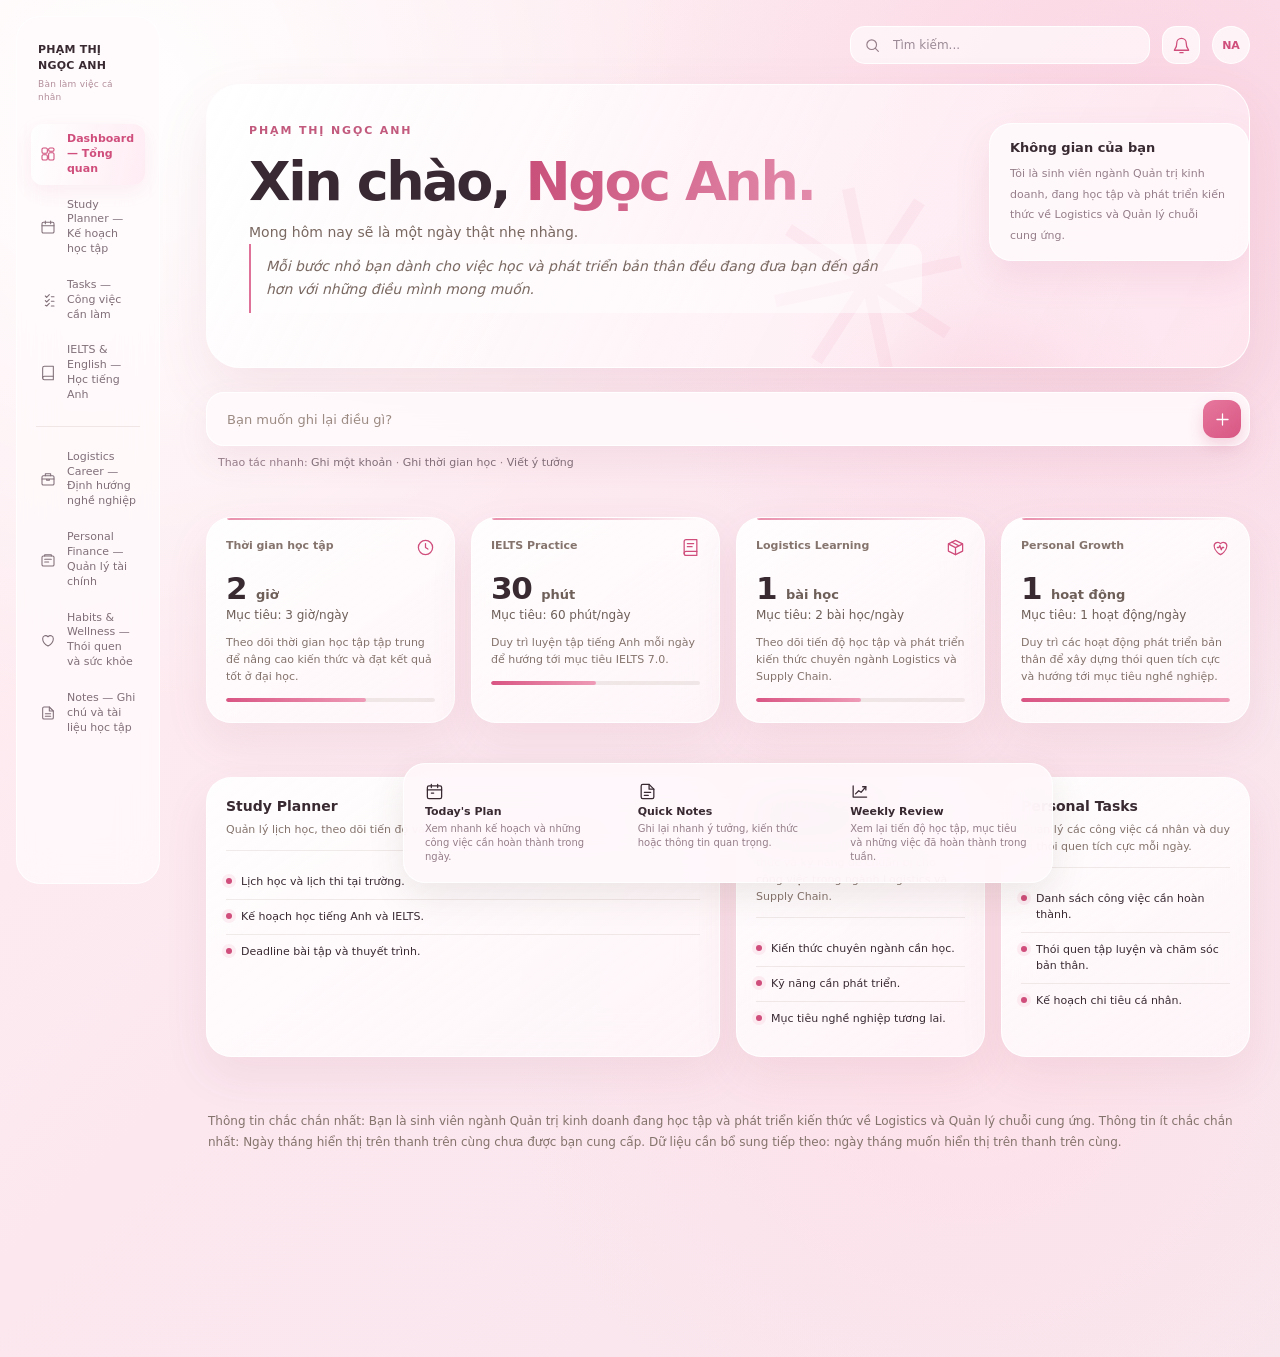
==== index.html @ d0b23c3d "Initial commit" ====
<!doctype html>
<html lang="vi">
<head>
<meta charset="utf-8">
<meta name="viewport" content="width=device-width, initial-scale=1">
<title>Không gian cá nhân · Phạm Thị Ngọc Anh</title>
<style>:root{--ink:#392a32;--muted:#957e89;--rose:#cf4e7b;--rose-soft:#e990ad;--glass:rgba(255,252,253,.78);--line:rgba(255,255,255,.94);--shadow:0 18px 45px rgba(152,75,105,.09);--radius:25px;--gap:16px}
*{box-sizing:border-box}
html{scroll-behavior:smooth;scroll-padding-top:32px}
body{margin:0;color:var(--ink);font-family:"Aptos","Segoe UI","Microsoft YaHei UI",system-ui,sans-serif;background:radial-gradient(ellipse at 10% 8%,rgba(255,255,255,.96),transparent 34%),radial-gradient(ellipse at 88% 12%,rgba(249,189,211,.48),transparent 33%),radial-gradient(ellipse at 76% 75%,rgba(255,222,232,.72),transparent 34%),linear-gradient(135deg,#fff1f3 0%,#fce7ef 48%,#f8e6ed 100%);position:relative;min-height:100vh}
button,input{font:inherit;color:inherit}button{cursor:pointer}
.app-shell{min-height:100vh;position:relative}
.side-nav{position:fixed;inset:16px auto 16px 16px;width:144px;padding:22px 14px;border:1px solid rgba(255,255,255,.82);border-radius:24px;background:rgba(255,250,252,.78);backdrop-filter:blur(18px);-webkit-backdrop-filter:blur(18px);z-index:5;overflow-y:auto}
.brand{font-size:11px;font-weight:750;padding:3px 7px 20px;letter-spacing:.02em;line-height:1.45}.brand small{display:block;margin-top:4px;color:#b28e9b;font-size:9px;font-weight:500}
main{max-width:1330px;margin-left:176px;padding:26px 30px 150px;min-width:0}
.topbar{display:flex;align-items:center;justify-content:space-between;color:var(--muted);font-size:12px;min-height:30px;margin-bottom:20px}.date-space{width:160px;min-height:1px}.top-tools{display:flex;align-items:center;gap:12px}.search-box{width:min(300px,38vw);height:38px;display:flex;align-items:center;gap:10px;padding:0 13px;border:1px solid var(--line);border-radius:15px;background:rgba(255,255,255,.62);color:var(--muted)}.search-box input{width:100%;border:0;outline:0;background:transparent;font-size:12px}.search-box input::placeholder{color:#9c8b96}.icon-button,.avatar{width:38px;height:38px;display:grid;place-items:center;border:1px solid var(--line);border-radius:14px;background:rgba(255,255,255,.68);color:var(--rose)}.avatar{border-radius:50%;font-size:11px;font-weight:700}
svg{width:19px;height:19px;fill:none;stroke:currentColor;stroke-width:1.6;stroke-linecap:round;stroke-linejoin:round}
.greeting{position:relative;isolation:isolate;overflow:hidden;padding:37px 42px 34px;min-height:284px;margin:0 0 24px;border:1px solid rgba(255,255,255,.96);border-radius:34px;background:linear-gradient(118deg,rgba(255,255,255,.91),rgba(255,247,250,.77) 55%,rgba(255,231,240,.8));box-shadow:0 22px 55px rgba(167,85,117,.105)}.greeting:before{content:"";position:absolute;z-index:-1;width:390px;height:390px;right:7%;bottom:-255px;border-radius:50%;background:radial-gradient(circle,rgba(231,133,166,.22),rgba(250,207,222,.16) 45%,transparent 72%)}.greeting:after{content:"✳";position:absolute;z-index:-1;right:26%;bottom:-49px;color:rgba(221,109,151,.075);font-size:260px;line-height:1;transform:rotate(-12deg);pointer-events:none}
.hero-kicker{display:block;margin:2px 0 16px;color:#c25a7e;font-size:11px;font-weight:800;letter-spacing:.17em;text-transform:uppercase}.greeting h1{max-width:calc(100% - 285px);margin:3px 0 11px;color:#382933;font-size:clamp(40px,5vw,54px);font-weight:760;letter-spacing:-.045em;line-height:1.06}.greeting h1 span{background:linear-gradient(100deg,#c84f79,#e38bab);-webkit-background-clip:text;background-clip:text;color:transparent}.greeting p{max-width:calc(100% - 285px);margin:0;color:#796861;font-size:14px;line-height:1.65}.greeting-card{position:absolute;right:0;top:38px;max-width:260px;padding:16px 20px;border:1px solid var(--line);border-radius:22px;background:var(--glass);box-shadow:0 16px 36px rgba(187,94,130,.12);backdrop-filter:blur(18px);z-index:1}.greeting-card b{display:block;margin-bottom:7px;font-size:13px}.greeting-card span{font-size:11px;color:var(--muted);line-height:1.6}.hero-quote{position:relative;z-index:1;max-width:calc(100% - 285px);margin:18px 0 0;padding:11px 15px;border-left:2px solid #df7298;border-radius:0 13px 13px 0;background:rgba(255,255,255,.53);color:#b75178;font-size:12px;font-style:italic;line-height:1.6}
.quick-entry{margin:4px 0 48px}.entry-field{display:flex;align-items:center;gap:12px;padding:7px 8px 7px 18px;min-height:52px;border:1px solid rgba(255,255,255,.98);border-radius:18px;background:rgba(255,250,252,.9);box-shadow:0 14px 34px rgba(167,85,117,.09);backdrop-filter:blur(16px);-webkit-backdrop-filter:blur(16px)}.entry-field:focus-within{border-color:#eda5bd;box-shadow:0 0 0 4px rgba(222,109,150,.1),0 14px 34px rgba(167,85,117,.09)}.entry-field input{min-width:0;flex:1;border:0;outline:0;background:transparent;font-size:13px}.entry-field input::placeholder{color:#9c8b83}.plus-button{width:38px;height:38px;display:grid;place-items:center;border:0;border-radius:12px;background:linear-gradient(145deg,#e6779d,#d85683);box-shadow:0 7px 15px rgba(207,78,123,.22);color:white}.plus-button svg{width:19px;height:19px}.quick-hint{margin:10px 12px 0;color:var(--muted);font-size:11px}.quick-hint span{color:#806f78}
.block{scroll-margin-top:32px;margin-bottom:54px}.metrics-grid{display:grid;grid-template-columns:repeat(4,minmax(0,1fr));gap:16px}.card{position:relative;overflow:hidden;min-width:0;border:1px solid var(--line);border-radius:var(--radius);background:linear-gradient(145deg,rgba(255,255,255,.92),rgba(255,250,252,.75));backdrop-filter:blur(18px);-webkit-backdrop-filter:blur(18px);box-shadow:var(--shadow);transition:transform .22s ease,box-shadow .22s ease,border-color .22s ease}.card:hover{transform:translateY(-3px);box-shadow:0 20px 42px rgba(173,77,116,.12);border-color:#fff}.metric-card{min-height:174px;padding:20px 19px}.metric-card:before{content:"";position:absolute;top:0;left:20px;right:20px;height:2px;border-radius:0 0 5px 5px;background:linear-gradient(90deg,#e990ad,rgba(233,144,173,0))}.metric-heading{display:flex;align-items:flex-start;justify-content:space-between;gap:8px;margin-bottom:14px;color:#85746d}.metric-heading h3{margin:0;font-size:11px;font-weight:600;line-height:1.4}.metric-icon{flex:none;color:var(--rose)}.metric-value{font-size:31px;line-height:1.1;font-weight:760;letter-spacing:-.04em;overflow-wrap:anywhere}.metric-value small{font-size:13px;letter-spacing:0;color:#6e5f59;font-weight:550}.metric-target{margin-top:3px;color:#6e5f59;font-size:12px}.metric-explanation{margin:12px 0 0;color:#84736c;font-size:11px;line-height:1.55}.progress{height:4px;margin-top:13px;border-radius:9px;background:rgba(120,89,72,.11);overflow:hidden}.progress i{display:block;height:100%;border-radius:9px;background:linear-gradient(90deg,#d95583,#ee9bb7)}
.modules-grid{display:grid;grid-template-columns:repeat(4,minmax(0,1fr));gap:16px}.module-card{min-height:206px;padding:20px 19px}.module-card.featured{grid-column:span 2}.module-card h3{margin:0 0 7px;font-size:14px;font-weight:760}.module-purpose{margin:0 0 14px;padding:0 0 12px;border-bottom:1px solid rgba(110,80,64,.1);color:#84736c;font-size:11px;line-height:1.55}.detail-list{display:grid;gap:0;margin:0;padding:0;list-style:none}.detail-list li{display:flex;gap:9px;align-items:flex-start;padding:9px 0;border-top:1px solid rgba(110,80,64,.1);font-size:11px;line-height:1.45}.detail-list li:first-child{border-top:0}.detail-list li:before{content:"";width:6px;height:6px;flex:none;margin-top:4px;border-radius:50%;background:var(--rose);box-shadow:0 0 0 4px rgba(217,94,136,.09)}
.closing-summary{margin:0 2px 54px;color:#84736c;font-size:12px;line-height:1.75}
.nav-group{display:grid;gap:5px}.nav-link{display:flex;align-items:center;gap:9px;min-height:39px;padding:8px 7px;border-radius:12px;color:#806f78;text-decoration:none;font-size:11px;line-height:1.35;transition:background .18s,color .18s}.nav-link svg{width:20px;height:20px;padding:2px;flex:none}.nav-link:hover{background:rgba(255,255,255,.58);color:var(--ink)}.nav-link.active{background:linear-gradient(100deg,rgba(255,255,255,.98),rgba(255,235,243,.9));color:var(--rose);font-weight:700;box-shadow:0 6px 20px rgba(204,79,123,.08)}.nav-link.active svg{color:var(--rose)}.nav-divider{height:1px;margin:15px 5px;background:rgba(130,98,82,.13)}
.quick-access{position:fixed;z-index:6;bottom:17px;left:calc(50% + 88px);transform:translateX(-50%);display:flex;gap:8px;padding:9px;width:min(650px,calc(100% - 210px));border:1px solid rgba(255,255,255,.92);border-radius:22px;background:rgba(255,248,251,.9);backdrop-filter:blur(20px);-webkit-backdrop-filter:blur(20px);box-shadow:0 12px 36px rgba(80,54,40,.1)}.access-link{flex:1;min-width:0;padding:9px 12px;border-radius:15px;color:var(--ink);text-decoration:none;transition:background .18s,transform .18s}.access-link:hover{background:rgba(255,230,239,.8);transform:translateY(-2px)}.access-link strong{display:block;margin-bottom:4px;font-size:11px}.access-link small{display:block;color:var(--muted);font-size:10px;line-height:1.4}
.animate-in{animation:enter .55s ease both}@keyframes enter{from{opacity:0;transform:translateY(8px)}to{opacity:1;transform:translateY(0)}}
@media(max-width:1000px){.side-nav{width:128px}.brand{font-size:10px}main{margin-left:158px;padding-right:22px}.metrics-grid{grid-template-columns:repeat(2,minmax(0,1fr))}.modules-grid{grid-template-columns:repeat(2,minmax(0,1fr))}.module-card.featured{grid-column:span 2}.greeting{min-height:0;padding:30px;margin:18px 0 22px}.greeting-card{position:static;margin-top:20px;width:max-content;max-width:100%}.greeting h1,.greeting p,.hero-quote{max-width:100%}.greeting:after{right:2%;font-size:190px}.quick-entry{margin-bottom:42px}}
@media(max-width:650px){.side-nav{position:sticky;inset:0 auto auto;width:auto;max-height:none;margin:0;padding:10px 12px;border-radius:0 0 18px 18px;display:flex;align-items:center;gap:8px;overflow-x:auto;overflow-y:hidden;background:rgba(255,250,252,.92)}.brand{flex:none;padding:0 8px 0 2px;white-space:nowrap}.nav-group{display:flex;gap:4px;flex:none}.nav-divider{height:22px;width:1px;margin:0 3px;flex:none}.nav-link{flex:none;white-space:nowrap;padding:8px 9px}.nav-link svg{width:20px;height:20px}.main{margin:0}main{margin:0;padding:16px 16px 115px}.topbar{font-size:11px}.date-space{width:1px}.top-tools{gap:8px}.search-box{width:auto;flex:1;max-width:300px}.greeting{padding:26px 22px;margin:14px 0 20px;border-radius:27px}.hero-kicker{font-size:9px;margin-bottom:13px}.greeting:after{right:-4%;bottom:-30px;font-size:145px}.greeting h1{font-size:40px;max-width:100%}.greeting p,.hero-quote{max-width:100%;font-size:13px}.greeting-card{max-width:none;width:100%}.quick-entry{margin-bottom:38px}.metrics-grid{gap:11px}.metric-card{min-height:150px;padding:16px 14px;border-radius:21px}.metric-value{font-size:25px}.modules-grid{grid-template-columns:repeat(2,minmax(0,1fr));gap:11px}.module-card{min-height:0;padding:16px 14px;border-radius:21px}.module-card.featured{grid-column:span 2}.block{margin-bottom:42px}.closing-summary{margin-bottom:42px}.quick-access{left:10px;right:10px;bottom:10px;width:auto;transform:none;gap:3px;padding:7px;border-radius:19px}.access-link{padding:8px 9px}.access-link strong{font-size:10px}.access-link small{font-size:9px}}
@media(max-width:390px){.metrics-grid,.modules-grid{grid-template-columns:1fr}.module-card.featured{grid-column:auto}.metric-card{min-height:0}.greeting h1{font-size:36px}.top-tools{gap:7px}.search-box{padding:0 9px}.quick-access{gap:2px;padding:6px}.access-link{padding:8px 5px}.access-link strong{font-size:9px}.access-link small{font-size:8px}}
@media(prefers-reduced-motion:reduce){*,*::before,*::after{scroll-behavior:auto!important;animation:none!important;transition:none!important}}</style>
</head>
<body>
<div class="app-shell">
<aside class="side-nav" aria-label="Điều hướng chính">
  
    <div class="brand">PHẠM THỊ NGỌC ANH<small>Bàn làm việc cá nhân</small></div>
  <nav class="nav-group" aria-label="Thường dùng">
    <a class="nav-link" href="#overview"><svg viewBox="0 0 24 24" aria-hidden="true"><rect x="3" y="3" width="8" height="8" rx="2"></rect><rect x="13" y="3" width="8" height="5" rx="2"></rect><rect x="13" y="10" width="8" height="11" rx="2"></rect><rect x="3" y="13" width="8" height="8" rx="2"></rect></svg><span>Dashboard — Tổng quan</span></a>
    <a class="nav-link" href="#study-planner"><svg viewBox="0 0 24 24" aria-hidden="true"><rect x="3" y="5" width="18" height="16" rx="2"></rect><path d="M16 3v4M8 3v4M3 10h18"></path></svg><span>Study Planner — Kế hoạch học tập</span></a>
    <a class="nav-link" href="#tasks"><svg viewBox="0 0 24 24" aria-hidden="true"><path d="m8 6 2 2 4-4M8 13l2 2 4-4M8 20l2 1 4-4"></path><path d="M17 7h4M17 14h4M17 21h4"></path></svg><span>Tasks — Công việc cần làm</span></a>
    <a class="nav-link" href="#ielts"><svg viewBox="0 0 24 24" aria-hidden="true"><path d="M4 19.5A2.5 2.5 0 0 1 6.5 17H20"></path><path d="M6.5 2H20v20H6.5A2.5 2.5 0 0 1 4 19.5v-15A2.5 2.5 0 0 1 6.5 2Z"></path></svg><span>IELTS & English — Học tiếng Anh</span></a>
  </nav>
  <div class="nav-divider" role="separator"></div>
  <nav class="nav-group" aria-label="Khám phá thêm">
    <a class="nav-link" href="#career"><svg viewBox="0 0 24 24" aria-hidden="true"><rect x="3" y="7" width="18" height="14" rx="2"></rect><path d="M8 7V4h8v3M3 12h18M10 12v2h4v-2"></path></svg><span>Logistics Career — Định hướng nghề nghiệp</span></a>
    <a class="nav-link" href="#personal-finance"><svg viewBox="0 0 24 24" aria-hidden="true"><rect x="3" y="6" width="18" height="15" rx="2"></rect><path d="M7 6V4h10v2M7 11h10M7 15h6"></path></svg><span>Personal Finance — Quản lý tài chính</span></a>
    <a class="nav-link" href="#habits-wellness"><svg viewBox="0 0 24 24" aria-hidden="true"><path d="M12 21s-8-4.4-8-11a4.5 4.5 0 0 1 8-2.8A4.5 4.5 0 0 1 20 10c0 6.6-8 11-8 11Z"></path></svg><span>Habits & Wellness — Thói quen và sức khỏe</span></a>
    <a class="nav-link" href="#quick-entry"><svg viewBox="0 0 24 24" aria-hidden="true"><path d="M14 3H6a2 2 0 0 0-2 2v14a2 2 0 0 0 2 2h12a2 2 0 0 0 2-2V9z"></path><path d="M14 3v6h6M8 13h8M8 17h8"></path></svg><span>Notes — Ghi chú và tài liệu học tập</span></a>
  </nav>
</aside>

<main>
  <header class="topbar" id="dashboard">
    <div class="date-space" aria-label=""></div>
    <div class="top-tools">
      <label class="search-box" aria-label="Tìm kiếm">
        <svg viewBox="0 0 24 24" aria-hidden="true"><circle cx="10.8" cy="10.8" r="6.8"></circle><path d="m16 16 4.2 4.2"></path></svg>
        <input type="search" placeholder="Tìm kiếm..." aria-label="Tìm kiếm">
      </label>
      <button class="icon-button" type="button" aria-label="Thông báo"><svg viewBox="0 0 24 24" aria-hidden="true"><path d="M18 9a6 6 0 0 0-12 0c0 7-3 7-3 9h18c0-2-3-2-3-9"></path><path d="M10 21h4"></path></svg></button>
      <div class="avatar" aria-label="Phạm Thị Ngọc Anh">NA</div>
    </div>
  </header>

  <section class="greeting" aria-labelledby="greeting-title">
    <span class="hero-kicker">PHẠM THỊ NGỌC ANH</span>
    <h1 id="greeting-title">Xin chào, <span>Ngọc Anh.</span></h1>
    <p>Mong hôm nay sẽ là một ngày thật nhẹ nhàng.</p>
    <div class="greeting-card"><b>Không gian của bạn</b><span>Tôi là sinh viên ngành Quản trị kinh doanh, đang học tập và phát triển kiến thức về Logistics và Quản lý chuỗi cung ứng.</span></div>
    <p class="hero-quote">Mỗi bước nhỏ bạn dành cho việc học và phát triển bản thân đều đang đưa bạn đến gần hơn với những điều mình mong muốn.</p>
  </section>

  <section class="quick-entry" id="quick-entry" aria-label="Ghi nhanh">
    <form class="entry-field" id="quick-entry-form" aria-label="Ghi nhanh">
      <input id="quick-entry-input" type="text" aria-label="Ghi nhanh" placeholder="Bạn muốn ghi lại điều gì?" required>
      <button class="plus-button" type="submit" aria-label="Thêm"><svg viewBox="0 0 24 24" aria-hidden="true"><path d="M12 5v14M5 12h14"></path></svg></button>
    </form>
    <p class="quick-hint">Thao tác nhanh: <span>Ghi một khoản</span> · <span>Ghi thời gian học</span> · <span>Viết ý tưởng</span> <span class="quick-entry-status" id="quick-entry-status" role="status" aria-live="polite"></span></p>
  </section>

  <section class="block" id="overview" aria-label="Bốn thẻ hàng trên">
    
    <div class="metrics-grid">
      <article class="card metric-card" id="study-time">
        <div class="metric-heading"><h3>Thời gian học tập</h3><svg class="metric-icon" viewBox="0 0 24 24" aria-hidden="true"><circle cx="12" cy="12" r="9"></circle><path d="M12 7v5l3 2"></path></svg></div>
        <div class="metric-value">2 <small>giờ</small></div><div class="metric-target">Mục tiêu: 3 giờ/ngày</div>
        <p class="metric-explanation">Theo dõi thời gian học tập tập trung để nâng cao kiến thức và đạt kết quả tốt ở đại học.</p><div class="progress" role="img" aria-label="2 giờ trên mục tiêu 3 giờ"><i style="width:67%"></i></div>
      </article>
      <article class="card metric-card" id="ielts">
        <div class="metric-heading"><h3>IELTS Practice</h3><svg class="metric-icon" viewBox="0 0 24 24" aria-hidden="true"><path d="M4 19.5A2.5 2.5 0 0 1 6.5 17H20"></path><path d="M6.5 2H20v20H6.5A2.5 2.5 0 0 1 4 19.5v-15A2.5 2.5 0 0 1 6.5 2Z"></path><path d="M8 7h8M8 11h6"></path></svg></div>
        <div class="metric-value">30 <small>phút</small></div><div class="metric-target">Mục tiêu: 60 phút/ngày</div>
        <p class="metric-explanation">Duy trì luyện tập tiếng Anh mỗi ngày để hướng tới mục tiêu IELTS 7.0.</p><div class="progress" role="img" aria-label="30 phút trên mục tiêu 60 phút"><i style="width:50%"></i></div>
      </article>
      <article class="card metric-card" id="logistics-learning">
        <div class="metric-heading"><h3>Logistics Learning</h3><svg class="metric-icon" viewBox="0 0 24 24" aria-hidden="true"><path d="M3 7.5 12 3l9 4.5v9L12 21l-9-4.5z"></path><path d="m3.5 7.7 8.5 4.5 8.5-4.5M12 12.2V21M7.5 5.3l9 4.6"></path></svg></div>
        <div class="metric-value">1 <small>bài học</small></div><div class="metric-target">Mục tiêu: 2 bài học/ngày</div>
        <p class="metric-explanation">Theo dõi tiến độ học tập và phát triển kiến thức chuyên ngành Logistics và Supply Chain.</p><div class="progress" role="img" aria-label="1 bài học trên mục tiêu 2 bài học"><i style="width:50%"></i></div>
      </article>
      <article class="card metric-card" id="personal-growth">
        <div class="metric-heading"><h3>Personal Growth</h3><svg class="metric-icon" viewBox="0 0 24 24" aria-hidden="true"><path d="M12 21s-8-4.4-8-11a4.5 4.5 0 0 1 8-2.8A4.5 4.5 0 0 1 20 10c0 6.6-8 11-8 11Z"></path><path d="M8 12h2l1.2-2.5L13 15l1.2-3H16"></path></svg></div>
        <div class="metric-value">1 <small>hoạt động</small></div><div class="metric-target">Mục tiêu: 1 hoạt động/ngày</div>
        <p class="metric-explanation">Duy trì các hoạt động phát triển bản thân để xây dựng thói quen tích cực và hướng tới mục tiêu nghề nghiệp.</p><div class="progress" role="img" aria-label="1 hoạt động trên mục tiêu 1 hoạt động"><i style="width:100%"></i></div>
      </article>
    </div>
  </section>

  <section class="block" id="planner" aria-label="Ba thẻ hàng dưới">
    
    <div class="modules-grid">
      <article class="card module-card featured" id="study-planner">
        <h3>Study Planner</h3><p class="module-purpose">Quản lý lịch học, theo dõi tiến độ và sắp xếp thời gian học tập hiệu quả.</p>
        <ul class="detail-list"><li>Lịch học và lịch thi tại trường.</li><li>Kế hoạch học tiếng Anh và IELTS.</li><li>Deadline bài tập và thuyết trình.</li></ul>
      </article>
      <article class="card module-card" id="career">
        <h3>Logistics Career Development</h3><p class="module-purpose">Theo dõi quá trình phát triển kiến thức và kỹ năng để chuẩn bị cho công việc trong ngành Logistics và Supply Chain.</p>
        <ul class="detail-list"><li>Kiến thức chuyên ngành cần học.</li><li>Kỹ năng cần phát triển.</li><li>Mục tiêu nghề nghiệp tương lai.</li></ul>
      </article>
      <article class="card module-card" id="tasks">
        <h3>Personal Tasks</h3><p class="module-purpose">Quản lý các công việc cá nhân và duy trì thói quen tích cực mỗi ngày.</p>
        <ul class="detail-list"><li>Danh sách công việc cần hoàn thành.</li><li id="habits-wellness">Thói quen tập luyện và chăm sóc bản thân.</li><li id="personal-finance">Kế hoạch chi tiêu cá nhân.</li></ul>
      </article>
    </div>
  </section>
  <p class="closing-summary">Thông tin chắc chắn nhất: Bạn là sinh viên ngành Quản trị kinh doanh đang học tập và phát triển kiến thức về Logistics và Quản lý chuỗi cung ứng. Thông tin ít chắc chắn nhất: Ngày tháng hiển thị trên thanh trên cùng chưa được bạn cung cấp. Dữ liệu cần bổ sung tiếp theo: ngày tháng muốn hiển thị trên thanh trên cùng.</p>
</main>

<footer class="quick-access" aria-label="Truy cập nhanh">
  <a class="access-link" href="#planner"><svg viewBox="0 0 24 24" aria-hidden="true"><rect x="3" y="5" width="18" height="16" rx="2"></rect><path d="M16 3v4M8 3v4M3 10h18M8 14h3"></path></svg><span><strong>Today's Plan</strong><small>Xem nhanh kế hoạch và những công việc cần hoàn thành trong ngày.</small></span></a>
  <a class="access-link" href="#quick-entry"><svg viewBox="0 0 24 24" aria-hidden="true"><path d="M14 3H6a2 2 0 0 0-2 2v14a2 2 0 0 0 2 2h12a2 2 0 0 0 2-2V9z"></path><path d="M14 3v6h6M8 13h8M8 17h5"></path></svg><span><strong>Quick Notes</strong><small>Ghi lại nhanh ý tưởng, kiến thức hoặc thông tin quan trọng.</small></span></a>
  <a class="access-link" href="#overview"><svg viewBox="0 0 24 24" aria-hidden="true"><path d="M4 19V5M4 19h17"></path><path d="m7 15 4-4 3 2 6-7"></path><path d="M16 6h4v4"></path></svg><span><strong>Weekly Review</strong><small>Xem lại tiến độ học tập, mục tiêu và những việc đã hoàn thành trong tuần.</small></span></a>
</footer>


</div>


<script>
(function(){
  const links=Array.from(document.querySelectorAll(".nav-link"));
  const navItems=links.map(function(link){
    const href=link.getAttribute("href");
    return {link:link,target:href?document.getElementById(href.slice(1)):null};
  }).filter(function(item){return item.target;});
  const reducedMotion=window.matchMedia("(prefers-reduced-motion: reduce)").matches;
  let clickLock=null;
  let settleTimer=0;
  let framePending=false;
  let animatedTarget=null;

  function setActiveLink(active){
    links.forEach(function(link){link.classList.toggle("active",link===active);});
  }
  function updateActiveLink(){
    if(clickLock){setActiveLink(clickLock.link);return;}
    const activationLine=Math.min(150,Math.max(70,window.innerHeight*.18));
    const positioned=navItems.map(function(item){
      return {item:item,top:item.target.getBoundingClientRect().top};
    });
    const passed=positioned.filter(function(entry){return entry.top<=activationLine;}).sort(function(a,b){return a.top-b.top;});
    const current=passed.length?passed[passed.length-1].item:navItems[0];
    setActiveLink(current.link);
  }
  function finishClickScroll(){
    if(!clickLock)return;
    const clickedLink=clickLock.link;
    clickLock=null;
    window.clearTimeout(settleTimer);
    setActiveLink(clickedLink);
  }
  function onScroll(){
    if(clickLock){setActiveLink(clickLock.link);return;}
    if(framePending)return;
    framePending=true;
    window.requestAnimationFrame(function(){framePending=false;updateActiveLink();});
  }
  function animateTarget(target){
    if(reducedMotion)return;
    if(animatedTarget)animatedTarget.classList.remove("animate-in");
    animatedTarget=target;
    target.classList.remove("animate-in");
    void target.offsetWidth;
    target.classList.add("animate-in");
    target.addEventListener("animationend",function(){
      target.classList.remove("animate-in");
      if(animatedTarget===target)animatedTarget=null;
    },{once:true});
  }

  links.forEach(function(link){
    link.addEventListener("click",function(){
      const href=link.getAttribute("href");
      const target=href?document.getElementById(href.slice(1)):null;
      if(!target)return;
      clickLock={link:link,target:target};
      window.clearTimeout(settleTimer);
      setActiveLink(link);
      animateTarget(target);
      settleTimer=window.setTimeout(finishClickScroll,2500);
    });
  });
  window.addEventListener("scroll",onScroll,{passive:true});
  window.addEventListener("scrollend",finishClickScroll);
  window.addEventListener("resize",updateActiveLink);
  updateActiveLink();

  const form=document.getElementById("quick-entry-form");
  const input=document.getElementById("quick-entry-input");
  const status=document.getElementById("quick-entry-status");
  form.addEventListener("submit",function(event){
    event.preventDefault();
    const value=input.value.trim();
    if(!value){input.focus();return;}
    status.textContent="Đã ghi nhận: "+value;
    input.value="";
    input.focus();
  });
  input.addEventListener("input",function(){status.textContent="";});

})();
</script>
</body>
</html>
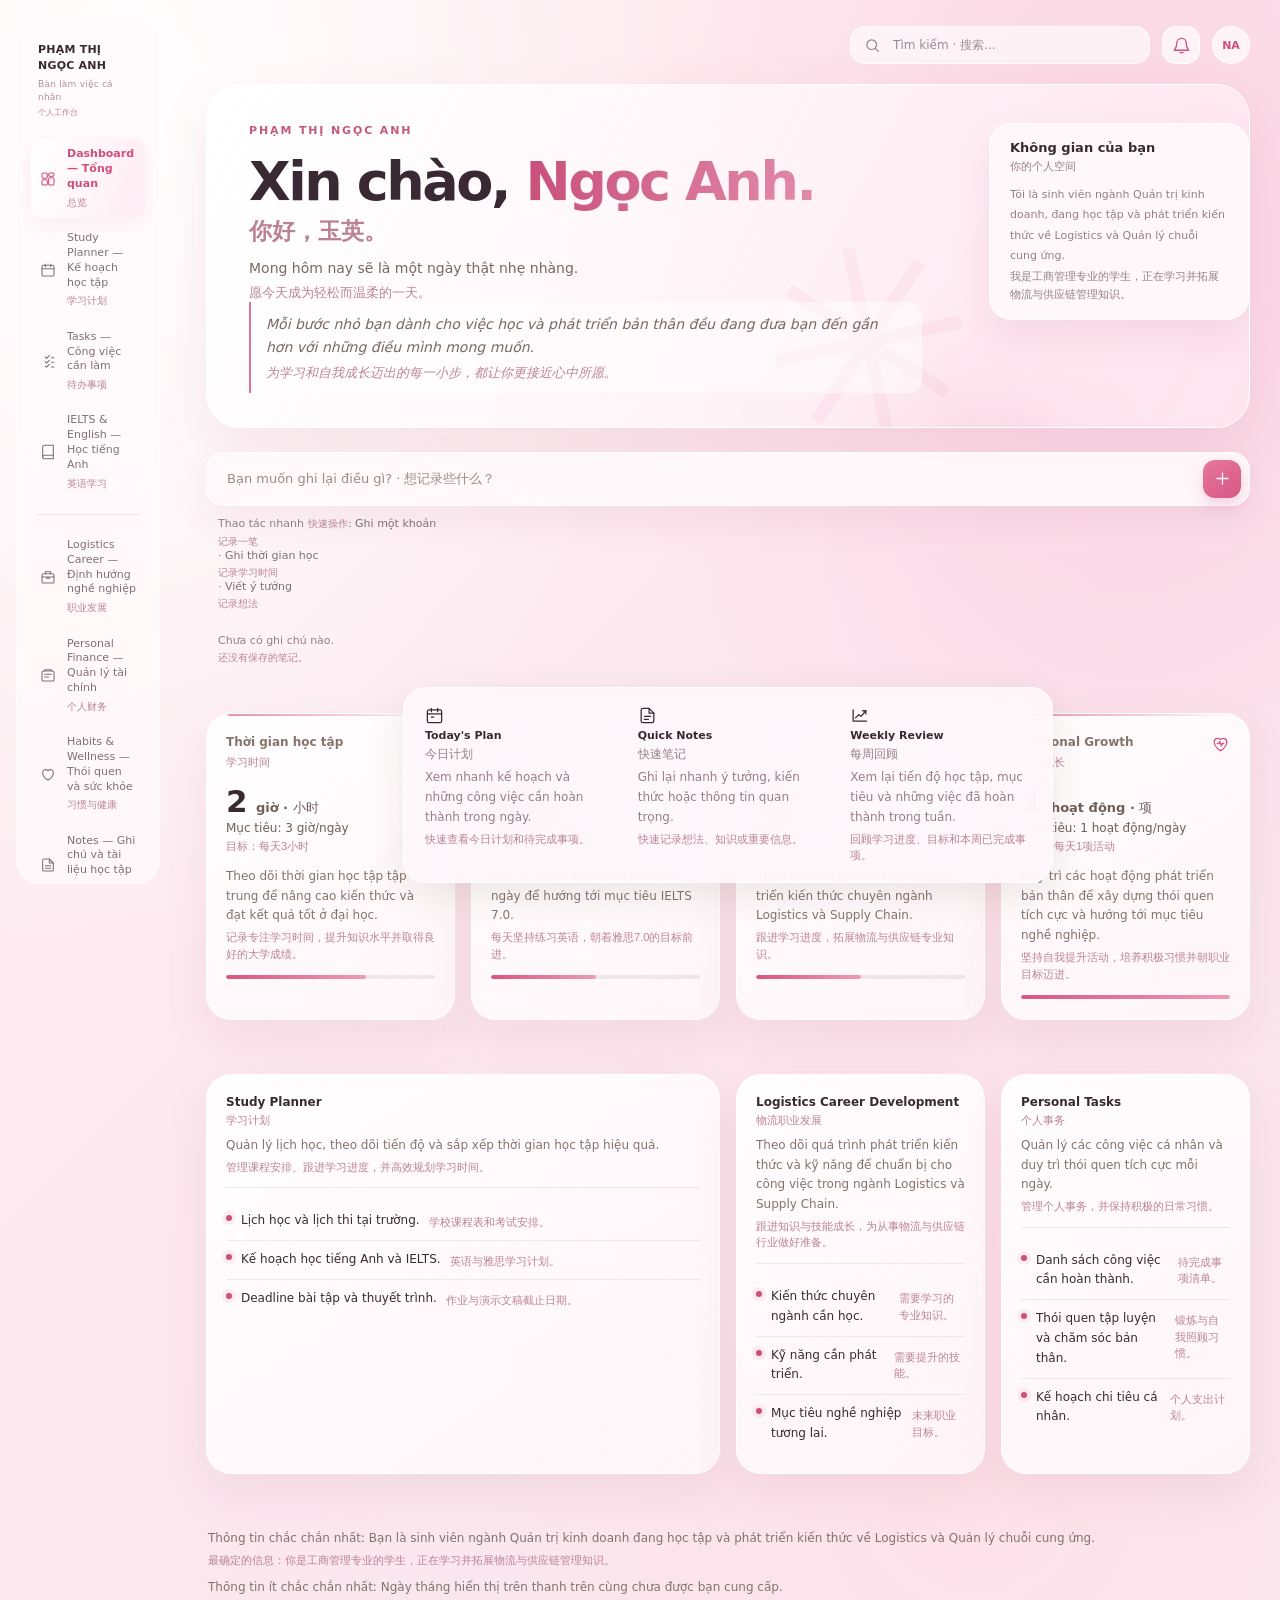
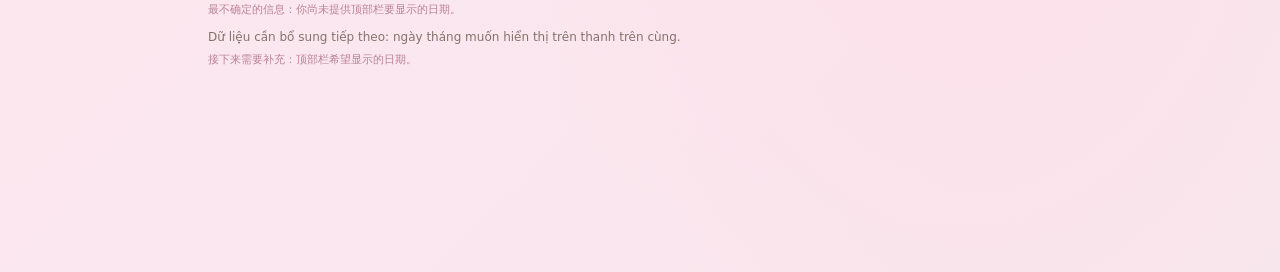
==== commit 9c0a0647: "Update personal dashboard" ====
--- a/index.html
+++ b/index.html
@@ -20,32 +20,48 @@
 .quick-entry{margin:4px 0 48px}.entry-field{display:flex;align-items:center;gap:12px;padding:7px 8px 7px 18px;min-height:52px;border:1px solid rgba(255,255,255,.98);border-radius:18px;background:rgba(255,250,252,.9);box-shadow:0 14px 34px rgba(167,85,117,.09);backdrop-filter:blur(16px);-webkit-backdrop-filter:blur(16px)}.entry-field:focus-within{border-color:#eda5bd;box-shadow:0 0 0 4px rgba(222,109,150,.1),0 14px 34px rgba(167,85,117,.09)}.entry-field input{min-width:0;flex:1;border:0;outline:0;background:transparent;font-size:13px}.entry-field input::placeholder{color:#9c8b83}.plus-button{width:38px;height:38px;display:grid;place-items:center;border:0;border-radius:12px;background:linear-gradient(145deg,#e6779d,#d85683);box-shadow:0 7px 15px rgba(207,78,123,.22);color:white}.plus-button svg{width:19px;height:19px}.quick-hint{margin:10px 12px 0;color:var(--muted);font-size:11px}.quick-hint span{color:#806f78}
 .block{scroll-margin-top:32px;margin-bottom:54px}.metrics-grid{display:grid;grid-template-columns:repeat(4,minmax(0,1fr));gap:16px}.card{position:relative;overflow:hidden;min-width:0;border:1px solid var(--line);border-radius:var(--radius);background:linear-gradient(145deg,rgba(255,255,255,.92),rgba(255,250,252,.75));backdrop-filter:blur(18px);-webkit-backdrop-filter:blur(18px);box-shadow:var(--shadow);transition:transform .22s ease,box-shadow .22s ease,border-color .22s ease}.card:hover{transform:translateY(-3px);box-shadow:0 20px 42px rgba(173,77,116,.12);border-color:#fff}.metric-card{min-height:174px;padding:20px 19px}.metric-card:before{content:"";position:absolute;top:0;left:20px;right:20px;height:2px;border-radius:0 0 5px 5px;background:linear-gradient(90deg,#e990ad,rgba(233,144,173,0))}.metric-heading{display:flex;align-items:flex-start;justify-content:space-between;gap:8px;margin-bottom:14px;color:#85746d}.metric-heading h3{margin:0;font-size:11px;font-weight:600;line-height:1.4}.metric-icon{flex:none;color:var(--rose)}.metric-value{font-size:31px;line-height:1.1;font-weight:760;letter-spacing:-.04em;overflow-wrap:anywhere}.metric-value small{font-size:13px;letter-spacing:0;color:#6e5f59;font-weight:550}.metric-target{margin-top:3px;color:#6e5f59;font-size:12px}.metric-explanation{margin:12px 0 0;color:#84736c;font-size:11px;line-height:1.55}.progress{height:4px;margin-top:13px;border-radius:9px;background:rgba(120,89,72,.11);overflow:hidden}.progress i{display:block;height:100%;border-radius:9px;background:linear-gradient(90deg,#d95583,#ee9bb7)}
 .modules-grid{display:grid;grid-template-columns:repeat(4,minmax(0,1fr));gap:16px}.module-card{min-height:206px;padding:20px 19px}.module-card.featured{grid-column:span 2}.module-card h3{margin:0 0 7px;font-size:14px;font-weight:760}.module-purpose{margin:0 0 14px;padding:0 0 12px;border-bottom:1px solid rgba(110,80,64,.1);color:#84736c;font-size:11px;line-height:1.55}.detail-list{display:grid;gap:0;margin:0;padding:0;list-style:none}.detail-list li{display:flex;gap:9px;align-items:flex-start;padding:9px 0;border-top:1px solid rgba(110,80,64,.1);font-size:11px;line-height:1.45}.detail-list li:first-child{border-top:0}.detail-list li:before{content:"";width:6px;height:6px;flex:none;margin-top:4px;border-radius:50%;background:var(--rose);box-shadow:0 0 0 4px rgba(217,94,136,.09)}
-.closing-summary{margin:0 2px 54px;color:#84736c;font-size:12px;line-height:1.75}
+.closing-summary{margin:0 2px 54px;color:#84736c;font-size:12px;line-height:1.75}.summary-point{display:block;margin-top:9px}.summary-point:first-child{margin-top:0}
 .nav-group{display:grid;gap:5px}.nav-link{display:flex;align-items:center;gap:9px;min-height:39px;padding:8px 7px;border-radius:12px;color:#806f78;text-decoration:none;font-size:11px;line-height:1.35;transition:background .18s,color .18s}.nav-link svg{width:20px;height:20px;padding:2px;flex:none}.nav-link:hover{background:rgba(255,255,255,.58);color:var(--ink)}.nav-link.active{background:linear-gradient(100deg,rgba(255,255,255,.98),rgba(255,235,243,.9));color:var(--rose);font-weight:700;box-shadow:0 6px 20px rgba(204,79,123,.08)}.nav-link.active svg{color:var(--rose)}.nav-divider{height:1px;margin:15px 5px;background:rgba(130,98,82,.13)}
 .quick-access{position:fixed;z-index:6;bottom:17px;left:calc(50% + 88px);transform:translateX(-50%);display:flex;gap:8px;padding:9px;width:min(650px,calc(100% - 210px));border:1px solid rgba(255,255,255,.92);border-radius:22px;background:rgba(255,248,251,.9);backdrop-filter:blur(20px);-webkit-backdrop-filter:blur(20px);box-shadow:0 12px 36px rgba(80,54,40,.1)}.access-link{flex:1;min-width:0;padding:9px 12px;border-radius:15px;color:var(--ink);text-decoration:none;transition:background .18s,transform .18s}.access-link:hover{background:rgba(255,230,239,.8);transform:translateY(-2px)}.access-link strong{display:block;margin-bottom:4px;font-size:11px}.access-link small{display:block;color:var(--muted);font-size:10px;line-height:1.4}
 .animate-in{animation:enter .55s ease both}@keyframes enter{from{opacity:0;transform:translateY(8px)}to{opacity:1;transform:translateY(0)}}
+.zh{display:block;margin-top:3px;color:#bb8296;font-family:"PingFang SC","Source Han Sans SC","Microsoft YaHei UI",sans-serif;font-size:.92em;font-weight:450;letter-spacing:0;line-height:1.5;text-transform:none}
+.quick-hint>.zh{display:inline;margin-left:4px}.quick-hint span .zh{display:block;margin-left:0}
+.metric-explanation,.module-purpose,.detail-list li,.access-link small{font-size:12px;line-height:1.65}
+.metric-heading h3,.module-card h3{font-size:12px}
+.greeting h1 .zh{margin-top:7px;font-size:23px;font-weight:650;letter-spacing:0;line-height:1.25}
+.notes-list{display:grid;gap:8px;margin:12px 0 0;padding:0;list-style:none}
+.note-item{display:flex;align-items:flex-start;gap:10px;padding:12px 14px;border:1px solid rgba(255,255,255,.92);border-radius:15px;background:rgba(255,255,255,.62);box-shadow:0 5px 16px rgba(152,75,105,.05)}
+.note-content{flex:1;min-width:0}.note-date{display:block;margin-top:5px;color:var(--muted);font-size:10px;line-height:1.45}
+.note-text{flex:1;min-width:0;margin:0;font-size:12px;line-height:1.55;overflow-wrap:anywhere;white-space:pre-wrap}
+.note-actions{display:flex;gap:6px;flex:none}
+.note-actions button{padding:5px 8px;border:1px solid rgba(207,78,123,.2);border-radius:9px;background:rgba(255,255,255,.72);color:var(--muted);font-size:10px}
+.note-actions button[data-action="edit"]{background:rgba(255,235,243,.78);color:var(--rose)}
+.note-actions button .zh{font-size:9px;font-weight:500}
+.note-actions button:hover{background:#fff0f5;color:var(--rose)}
+.notes-empty{margin:10px 12px 0;color:var(--muted);font-size:11px}
 @media(max-width:1000px){.side-nav{width:128px}.brand{font-size:10px}main{margin-left:158px;padding-right:22px}.metrics-grid{grid-template-columns:repeat(2,minmax(0,1fr))}.modules-grid{grid-template-columns:repeat(2,minmax(0,1fr))}.module-card.featured{grid-column:span 2}.greeting{min-height:0;padding:30px;margin:18px 0 22px}.greeting-card{position:static;margin-top:20px;width:max-content;max-width:100%}.greeting h1,.greeting p,.hero-quote{max-width:100%}.greeting:after{right:2%;font-size:190px}.quick-entry{margin-bottom:42px}}
 @media(max-width:650px){.side-nav{position:sticky;inset:0 auto auto;width:auto;max-height:none;margin:0;padding:10px 12px;border-radius:0 0 18px 18px;display:flex;align-items:center;gap:8px;overflow-x:auto;overflow-y:hidden;background:rgba(255,250,252,.92)}.brand{flex:none;padding:0 8px 0 2px;white-space:nowrap}.nav-group{display:flex;gap:4px;flex:none}.nav-divider{height:22px;width:1px;margin:0 3px;flex:none}.nav-link{flex:none;white-space:nowrap;padding:8px 9px}.nav-link svg{width:20px;height:20px}.main{margin:0}main{margin:0;padding:16px 16px 115px}.topbar{font-size:11px}.date-space{width:1px}.top-tools{gap:8px}.search-box{width:auto;flex:1;max-width:300px}.greeting{padding:26px 22px;margin:14px 0 20px;border-radius:27px}.hero-kicker{font-size:9px;margin-bottom:13px}.greeting:after{right:-4%;bottom:-30px;font-size:145px}.greeting h1{font-size:40px;max-width:100%}.greeting p,.hero-quote{max-width:100%;font-size:13px}.greeting-card{max-width:none;width:100%}.quick-entry{margin-bottom:38px}.metrics-grid{gap:11px}.metric-card{min-height:150px;padding:16px 14px;border-radius:21px}.metric-value{font-size:25px}.modules-grid{grid-template-columns:repeat(2,minmax(0,1fr));gap:11px}.module-card{min-height:0;padding:16px 14px;border-radius:21px}.module-card.featured{grid-column:span 2}.block{margin-bottom:42px}.closing-summary{margin-bottom:42px}.quick-access{left:10px;right:10px;bottom:10px;width:auto;transform:none;gap:3px;padding:7px;border-radius:19px}.access-link{padding:8px 9px}.access-link strong{font-size:10px}.access-link small{font-size:9px}}
 @media(max-width:390px){.metrics-grid,.modules-grid{grid-template-columns:1fr}.module-card.featured{grid-column:auto}.metric-card{min-height:0}.greeting h1{font-size:36px}.top-tools{gap:7px}.search-box{padding:0 9px}.quick-access{gap:2px;padding:6px}.access-link{padding:8px 5px}.access-link strong{font-size:9px}.access-link small{font-size:8px}}
+@media(max-width:650px){.side-nav .nav-link .zh{display:none}}
 @media(prefers-reduced-motion:reduce){*,*::before,*::after{scroll-behavior:auto!important;animation:none!important;transition:none!important}}</style>
 </head>
 <body>
 <div class="app-shell">
 <aside class="side-nav" aria-label="Điều hướng chính">
   
-    <div class="brand">PHẠM THỊ NGỌC ANH<small>Bàn làm việc cá nhân</small></div>
+    <div class="brand">PHẠM THỊ NGỌC ANH<small>Bàn làm việc cá nhân<span class="zh" lang="zh-CN">个人工作台</span></small></div>
   <nav class="nav-group" aria-label="Thường dùng">
-    <a class="nav-link" href="#overview"><svg viewBox="0 0 24 24" aria-hidden="true"><rect x="3" y="3" width="8" height="8" rx="2"></rect><rect x="13" y="3" width="8" height="5" rx="2"></rect><rect x="13" y="10" width="8" height="11" rx="2"></rect><rect x="3" y="13" width="8" height="8" rx="2"></rect></svg><span>Dashboard — Tổng quan</span></a>
-    <a class="nav-link" href="#study-planner"><svg viewBox="0 0 24 24" aria-hidden="true"><rect x="3" y="5" width="18" height="16" rx="2"></rect><path d="M16 3v4M8 3v4M3 10h18"></path></svg><span>Study Planner — Kế hoạch học tập</span></a>
-    <a class="nav-link" href="#tasks"><svg viewBox="0 0 24 24" aria-hidden="true"><path d="m8 6 2 2 4-4M8 13l2 2 4-4M8 20l2 1 4-4"></path><path d="M17 7h4M17 14h4M17 21h4"></path></svg><span>Tasks — Công việc cần làm</span></a>
-    <a class="nav-link" href="#ielts"><svg viewBox="0 0 24 24" aria-hidden="true"><path d="M4 19.5A2.5 2.5 0 0 1 6.5 17H20"></path><path d="M6.5 2H20v20H6.5A2.5 2.5 0 0 1 4 19.5v-15A2.5 2.5 0 0 1 6.5 2Z"></path></svg><span>IELTS & English — Học tiếng Anh</span></a>
+    <a class="nav-link" href="#overview"><svg viewBox="0 0 24 24" aria-hidden="true"><rect x="3" y="3" width="8" height="8" rx="2"></rect><rect x="13" y="3" width="8" height="5" rx="2"></rect><rect x="13" y="10" width="8" height="11" rx="2"></rect><rect x="3" y="13" width="8" height="8" rx="2"></rect></svg><span>Dashboard — Tổng quan<small class="zh" lang="zh-CN">总览</small></span></a>
+    <a class="nav-link" href="#study-planner"><svg viewBox="0 0 24 24" aria-hidden="true"><rect x="3" y="5" width="18" height="16" rx="2"></rect><path d="M16 3v4M8 3v4M3 10h18"></path></svg><span>Study Planner — Kế hoạch học tập<small class="zh" lang="zh-CN">学习计划</small></span></a>
+    <a class="nav-link" href="#tasks"><svg viewBox="0 0 24 24" aria-hidden="true"><path d="m8 6 2 2 4-4M8 13l2 2 4-4M8 20l2 1 4-4"></path><path d="M17 7h4M17 14h4M17 21h4"></path></svg><span>Tasks — Công việc cần làm<small class="zh" lang="zh-CN">待办事项</small></span></a>
+    <a class="nav-link" href="#ielts"><svg viewBox="0 0 24 24" aria-hidden="true"><path d="M4 19.5A2.5 2.5 0 0 1 6.5 17H20"></path><path d="M6.5 2H20v20H6.5A2.5 2.5 0 0 1 4 19.5v-15A2.5 2.5 0 0 1 6.5 2Z"></path></svg><span>IELTS & English — Học tiếng Anh<small class="zh" lang="zh-CN">英语学习</small></span></a>
   </nav>
   <div class="nav-divider" role="separator"></div>
   <nav class="nav-group" aria-label="Khám phá thêm">
-    <a class="nav-link" href="#career"><svg viewBox="0 0 24 24" aria-hidden="true"><rect x="3" y="7" width="18" height="14" rx="2"></rect><path d="M8 7V4h8v3M3 12h18M10 12v2h4v-2"></path></svg><span>Logistics Career — Định hướng nghề nghiệp</span></a>
-    <a class="nav-link" href="#personal-finance"><svg viewBox="0 0 24 24" aria-hidden="true"><rect x="3" y="6" width="18" height="15" rx="2"></rect><path d="M7 6V4h10v2M7 11h10M7 15h6"></path></svg><span>Personal Finance — Quản lý tài chính</span></a>
-    <a class="nav-link" href="#habits-wellness"><svg viewBox="0 0 24 24" aria-hidden="true"><path d="M12 21s-8-4.4-8-11a4.5 4.5 0 0 1 8-2.8A4.5 4.5 0 0 1 20 10c0 6.6-8 11-8 11Z"></path></svg><span>Habits & Wellness — Thói quen và sức khỏe</span></a>
-    <a class="nav-link" href="#quick-entry"><svg viewBox="0 0 24 24" aria-hidden="true"><path d="M14 3H6a2 2 0 0 0-2 2v14a2 2 0 0 0 2 2h12a2 2 0 0 0 2-2V9z"></path><path d="M14 3v6h6M8 13h8M8 17h8"></path></svg><span>Notes — Ghi chú và tài liệu học tập</span></a>
+    <a class="nav-link" href="#career"><svg viewBox="0 0 24 24" aria-hidden="true"><rect x="3" y="7" width="18" height="14" rx="2"></rect><path d="M8 7V4h8v3M3 12h18M10 12v2h4v-2"></path></svg><span>Logistics Career — Định hướng nghề nghiệp<small class="zh" lang="zh-CN">职业发展</small></span></a>
+    <a class="nav-link" href="#personal-finance"><svg viewBox="0 0 24 24" aria-hidden="true"><rect x="3" y="6" width="18" height="15" rx="2"></rect><path d="M7 6V4h10v2M7 11h10M7 15h6"></path></svg><span>Personal Finance — Quản lý tài chính<small class="zh" lang="zh-CN">个人财务</small></span></a>
+    <a class="nav-link" href="#habits-wellness"><svg viewBox="0 0 24 24" aria-hidden="true"><path d="M12 21s-8-4.4-8-11a4.5 4.5 0 0 1 8-2.8A4.5 4.5 0 0 1 20 10c0 6.6-8 11-8 11Z"></path></svg><span>Habits & Wellness — Thói quen và sức khỏe<small class="zh" lang="zh-CN">习惯与健康</small></span></a>
+    <a class="nav-link" href="#quick-entry"><svg viewBox="0 0 24 24" aria-hidden="true"><path d="M14 3H6a2 2 0 0 0-2 2v14a2 2 0 0 0 2 2h12a2 2 0 0 0 2-2V9z"></path><path d="M14 3v6h6M8 13h8M8 17h8"></path></svg><span>Notes — Ghi chú và tài liệu học tập<small class="zh" lang="zh-CN">笔记与学习资料</small></span></a>
   </nav>
 </aside>
 
@@ -53,53 +69,55 @@
   <header class="topbar" id="dashboard">
     <div class="date-space" aria-label=""></div>
     <div class="top-tools">
-      <label class="search-box" aria-label="Tìm kiếm">
+      <label class="search-box" aria-label="Tìm kiếm · 搜索">
         <svg viewBox="0 0 24 24" aria-hidden="true"><circle cx="10.8" cy="10.8" r="6.8"></circle><path d="m16 16 4.2 4.2"></path></svg>
-        <input type="search" placeholder="Tìm kiếm..." aria-label="Tìm kiếm">
+        <input type="search" placeholder="Tìm kiếm · 搜索..." aria-label="Tìm kiếm · 搜索">
       </label>
-      <button class="icon-button" type="button" aria-label="Thông báo"><svg viewBox="0 0 24 24" aria-hidden="true"><path d="M18 9a6 6 0 0 0-12 0c0 7-3 7-3 9h18c0-2-3-2-3-9"></path><path d="M10 21h4"></path></svg></button>
+      <button class="icon-button" type="button" aria-label="Thông báo · 通知"><svg viewBox="0 0 24 24" aria-hidden="true"><path d="M18 9a6 6 0 0 0-12 0c0 7-3 7-3 9h18c0-2-3-2-3-9"></path><path d="M10 21h4"></path></svg></button>
       <div class="avatar" aria-label="Phạm Thị Ngọc Anh">NA</div>
     </div>
   </header>
 
   <section class="greeting" aria-labelledby="greeting-title">
     <span class="hero-kicker">PHẠM THỊ NGỌC ANH</span>
-    <h1 id="greeting-title">Xin chào, <span>Ngọc Anh.</span></h1>
-    <p>Mong hôm nay sẽ là một ngày thật nhẹ nhàng.</p>
-    <div class="greeting-card"><b>Không gian của bạn</b><span>Tôi là sinh viên ngành Quản trị kinh doanh, đang học tập và phát triển kiến thức về Logistics và Quản lý chuỗi cung ứng.</span></div>
-    <p class="hero-quote">Mỗi bước nhỏ bạn dành cho việc học và phát triển bản thân đều đang đưa bạn đến gần hơn với những điều mình mong muốn.</p>
+    <h1 id="greeting-title">Xin chào, <span>Ngọc Anh.</span><small class="zh" lang="zh-CN">你好，玉英。</small></h1>
+    <p>Mong hôm nay sẽ là một ngày thật nhẹ nhàng.<span class="zh" lang="zh-CN">愿今天成为轻松而温柔的一天。</span></p>
+    <div class="greeting-card"><b>Không gian của bạn<span class="zh" lang="zh-CN">你的个人空间</span></b><span>Tôi là sinh viên ngành Quản trị kinh doanh, đang học tập và phát triển kiến thức về Logistics và Quản lý chuỗi cung ứng.<span class="zh" lang="zh-CN">我是工商管理专业的学生，正在学习并拓展物流与供应链管理知识。</span></span></div>
+    <p class="hero-quote">Mỗi bước nhỏ bạn dành cho việc học và phát triển bản thân đều đang đưa bạn đến gần hơn với những điều mình mong muốn.<span class="zh" lang="zh-CN">为学习和自我成长迈出的每一小步，都让你更接近心中所愿。</span></p>
   </section>
 
   <section class="quick-entry" id="quick-entry" aria-label="Ghi nhanh">
     <form class="entry-field" id="quick-entry-form" aria-label="Ghi nhanh">
-      <input id="quick-entry-input" type="text" aria-label="Ghi nhanh" placeholder="Bạn muốn ghi lại điều gì?" required>
+      <input id="quick-entry-input" type="text" aria-label="Ghi nhanh · 快速记录" placeholder="Bạn muốn ghi lại điều gì? · 想记录些什么？" required>
       <button class="plus-button" type="submit" aria-label="Thêm"><svg viewBox="0 0 24 24" aria-hidden="true"><path d="M12 5v14M5 12h14"></path></svg></button>
     </form>
-    <p class="quick-hint">Thao tác nhanh: <span>Ghi một khoản</span> · <span>Ghi thời gian học</span> · <span>Viết ý tưởng</span> <span class="quick-entry-status" id="quick-entry-status" role="status" aria-live="polite"></span></p>
+    <p class="quick-hint">Thao tác nhanh<small class="zh" lang="zh-CN">快速操作</small>: <span>Ghi một khoản<small class="zh" lang="zh-CN">记录一笔</small></span> · <span>Ghi thời gian học<small class="zh" lang="zh-CN">记录学习时间</small></span> · <span>Viết ý tưởng<small class="zh" lang="zh-CN">记录想法</small></span> <span class="quick-entry-status" id="quick-entry-status" role="status" aria-live="polite"></span></p>
+    <ul class="notes-list" id="quick-notes-list" aria-label="Ghi chú đã lưu · 已保存的笔记"></ul>
+    <p class="notes-empty" id="quick-notes-empty">Chưa có ghi chú nào.<span class="zh" lang="zh-CN">还没有保存的笔记。</span></p>
   </section>
 
   <section class="block" id="overview" aria-label="Bốn thẻ hàng trên">
     
     <div class="metrics-grid">
       <article class="card metric-card" id="study-time">
-        <div class="metric-heading"><h3>Thời gian học tập</h3><svg class="metric-icon" viewBox="0 0 24 24" aria-hidden="true"><circle cx="12" cy="12" r="9"></circle><path d="M12 7v5l3 2"></path></svg></div>
-        <div class="metric-value">2 <small>giờ</small></div><div class="metric-target">Mục tiêu: 3 giờ/ngày</div>
-        <p class="metric-explanation">Theo dõi thời gian học tập tập trung để nâng cao kiến thức và đạt kết quả tốt ở đại học.</p><div class="progress" role="img" aria-label="2 giờ trên mục tiêu 3 giờ"><i style="width:67%"></i></div>
+        <div class="metric-heading"><h3>Thời gian học tập<small class="zh" lang="zh-CN">学习时间</small></h3><svg class="metric-icon" viewBox="0 0 24 24" aria-hidden="true"><circle cx="12" cy="12" r="9"></circle><path d="M12 7v5l3 2"></path></svg></div>
+        <div class="metric-value">2 <small>giờ · 小时</small></div><div class="metric-target">Mục tiêu: 3 giờ/ngày<span class="zh" lang="zh-CN">目标：每天3小时</span></div>
+        <p class="metric-explanation">Theo dõi thời gian học tập tập trung để nâng cao kiến thức và đạt kết quả tốt ở đại học.<span class="zh" lang="zh-CN">记录专注学习时间，提升知识水平并取得良好的大学成绩。</span></p><div class="progress" role="img" aria-label="2 giờ trên mục tiêu 3 giờ · 2小时，目标3小时"><i style="width:67%"></i></div>
       </article>
       <article class="card metric-card" id="ielts">
-        <div class="metric-heading"><h3>IELTS Practice</h3><svg class="metric-icon" viewBox="0 0 24 24" aria-hidden="true"><path d="M4 19.5A2.5 2.5 0 0 1 6.5 17H20"></path><path d="M6.5 2H20v20H6.5A2.5 2.5 0 0 1 4 19.5v-15A2.5 2.5 0 0 1 6.5 2Z"></path><path d="M8 7h8M8 11h6"></path></svg></div>
-        <div class="metric-value">30 <small>phút</small></div><div class="metric-target">Mục tiêu: 60 phút/ngày</div>
-        <p class="metric-explanation">Duy trì luyện tập tiếng Anh mỗi ngày để hướng tới mục tiêu IELTS 7.0.</p><div class="progress" role="img" aria-label="30 phút trên mục tiêu 60 phút"><i style="width:50%"></i></div>
+        <div class="metric-heading"><h3>IELTS Practice<small class="zh" lang="zh-CN">雅思练习</small></h3><svg class="metric-icon" viewBox="0 0 24 24" aria-hidden="true"><path d="M4 19.5A2.5 2.5 0 0 1 6.5 17H20"></path><path d="M6.5 2H20v20H6.5A2.5 2.5 0 0 1 4 19.5v-15A2.5 2.5 0 0 1 6.5 2Z"></path><path d="M8 7h8M8 11h6"></path></svg></div>
+        <div class="metric-value">30 <small>phút · 分钟</small></div><div class="metric-target">Mục tiêu: 60 phút/ngày<span class="zh" lang="zh-CN">目标：每天60分钟</span></div>
+        <p class="metric-explanation">Duy trì luyện tập tiếng Anh mỗi ngày để hướng tới mục tiêu IELTS 7.0.<span class="zh" lang="zh-CN">每天坚持练习英语，朝着雅思7.0的目标前进。</span></p><div class="progress" role="img" aria-label="30 phút trên mục tiêu 60 phút · 30分钟，目标60分钟"><i style="width:50%"></i></div>
       </article>
       <article class="card metric-card" id="logistics-learning">
-        <div class="metric-heading"><h3>Logistics Learning</h3><svg class="metric-icon" viewBox="0 0 24 24" aria-hidden="true"><path d="M3 7.5 12 3l9 4.5v9L12 21l-9-4.5z"></path><path d="m3.5 7.7 8.5 4.5 8.5-4.5M12 12.2V21M7.5 5.3l9 4.6"></path></svg></div>
-        <div class="metric-value">1 <small>bài học</small></div><div class="metric-target">Mục tiêu: 2 bài học/ngày</div>
-        <p class="metric-explanation">Theo dõi tiến độ học tập và phát triển kiến thức chuyên ngành Logistics và Supply Chain.</p><div class="progress" role="img" aria-label="1 bài học trên mục tiêu 2 bài học"><i style="width:50%"></i></div>
+        <div class="metric-heading"><h3>Logistics Learning<small class="zh" lang="zh-CN">物流学习</small></h3><svg class="metric-icon" viewBox="0 0 24 24" aria-hidden="true"><path d="M3 7.5 12 3l9 4.5v9L12 21l-9-4.5z"></path><path d="m3.5 7.7 8.5 4.5 8.5-4.5M12 12.2V21M7.5 5.3l9 4.6"></path></svg></div>
+        <div class="metric-value">1 <small>bài học · 课</small></div><div class="metric-target">Mục tiêu: 2 bài học/ngày<span class="zh" lang="zh-CN">目标：每天2课</span></div>
+        <p class="metric-explanation">Theo dõi tiến độ học tập và phát triển kiến thức chuyên ngành Logistics và Supply Chain.<span class="zh" lang="zh-CN">跟进学习进度，拓展物流与供应链专业知识。</span></p><div class="progress" role="img" aria-label="1 bài học trên mục tiêu 2 bài học · 1课，目标2课"><i style="width:50%"></i></div>
       </article>
       <article class="card metric-card" id="personal-growth">
-        <div class="metric-heading"><h3>Personal Growth</h3><svg class="metric-icon" viewBox="0 0 24 24" aria-hidden="true"><path d="M12 21s-8-4.4-8-11a4.5 4.5 0 0 1 8-2.8A4.5 4.5 0 0 1 20 10c0 6.6-8 11-8 11Z"></path><path d="M8 12h2l1.2-2.5L13 15l1.2-3H16"></path></svg></div>
-        <div class="metric-value">1 <small>hoạt động</small></div><div class="metric-target">Mục tiêu: 1 hoạt động/ngày</div>
-        <p class="metric-explanation">Duy trì các hoạt động phát triển bản thân để xây dựng thói quen tích cực và hướng tới mục tiêu nghề nghiệp.</p><div class="progress" role="img" aria-label="1 hoạt động trên mục tiêu 1 hoạt động"><i style="width:100%"></i></div>
+        <div class="metric-heading"><h3>Personal Growth<small class="zh" lang="zh-CN">个人成长</small></h3><svg class="metric-icon" viewBox="0 0 24 24" aria-hidden="true"><path d="M12 21s-8-4.4-8-11a4.5 4.5 0 0 1 8-2.8A4.5 4.5 0 0 1 20 10c0 6.6-8 11-8 11Z"></path><path d="M8 12h2l1.2-2.5L13 15l1.2-3H16"></path></svg></div>
+        <div class="metric-value">1 <small>hoạt động · 项</small></div><div class="metric-target">Mục tiêu: 1 hoạt động/ngày<span class="zh" lang="zh-CN">目标：每天1项活动</span></div>
+        <p class="metric-explanation">Duy trì các hoạt động phát triển bản thân để xây dựng thói quen tích cực và hướng tới mục tiêu nghề nghiệp.<span class="zh" lang="zh-CN">坚持自我提升活动，培养积极习惯并朝职业目标迈进。</span></p><div class="progress" role="img" aria-label="1 hoạt động trên mục tiêu 1 hoạt động · 1项活动，目标1项"><i style="width:100%"></i></div>
       </article>
     </div>
   </section>
@@ -108,26 +126,26 @@
     
     <div class="modules-grid">
       <article class="card module-card featured" id="study-planner">
-        <h3>Study Planner</h3><p class="module-purpose">Quản lý lịch học, theo dõi tiến độ và sắp xếp thời gian học tập hiệu quả.</p>
-        <ul class="detail-list"><li>Lịch học và lịch thi tại trường.</li><li>Kế hoạch học tiếng Anh và IELTS.</li><li>Deadline bài tập và thuyết trình.</li></ul>
+        <h3>Study Planner<small class="zh" lang="zh-CN">学习计划</small></h3><p class="module-purpose">Quản lý lịch học, theo dõi tiến độ và sắp xếp thời gian học tập hiệu quả.<span class="zh" lang="zh-CN">管理课程安排、跟进学习进度，并高效规划学习时间。</span></p>
+        <ul class="detail-list"><li>Lịch học và lịch thi tại trường.<span class="zh" lang="zh-CN">学校课程表和考试安排。</span></li><li>Kế hoạch học tiếng Anh và IELTS.<span class="zh" lang="zh-CN">英语与雅思学习计划。</span></li><li>Deadline bài tập và thuyết trình.<span class="zh" lang="zh-CN">作业与演示文稿截止日期。</span></li></ul>
       </article>
       <article class="card module-card" id="career">
-        <h3>Logistics Career Development</h3><p class="module-purpose">Theo dõi quá trình phát triển kiến thức và kỹ năng để chuẩn bị cho công việc trong ngành Logistics và Supply Chain.</p>
-        <ul class="detail-list"><li>Kiến thức chuyên ngành cần học.</li><li>Kỹ năng cần phát triển.</li><li>Mục tiêu nghề nghiệp tương lai.</li></ul>
+        <h3>Logistics Career Development<small class="zh" lang="zh-CN">物流职业发展</small></h3><p class="module-purpose">Theo dõi quá trình phát triển kiến thức và kỹ năng để chuẩn bị cho công việc trong ngành Logistics và Supply Chain.<span class="zh" lang="zh-CN">跟进知识与技能成长，为从事物流与供应链行业做好准备。</span></p>
+        <ul class="detail-list"><li>Kiến thức chuyên ngành cần học.<span class="zh" lang="zh-CN">需要学习的专业知识。</span></li><li>Kỹ năng cần phát triển.<span class="zh" lang="zh-CN">需要提升的技能。</span></li><li>Mục tiêu nghề nghiệp tương lai.<span class="zh" lang="zh-CN">未来职业目标。</span></li></ul>
       </article>
       <article class="card module-card" id="tasks">
-        <h3>Personal Tasks</h3><p class="module-purpose">Quản lý các công việc cá nhân và duy trì thói quen tích cực mỗi ngày.</p>
-        <ul class="detail-list"><li>Danh sách công việc cần hoàn thành.</li><li id="habits-wellness">Thói quen tập luyện và chăm sóc bản thân.</li><li id="personal-finance">Kế hoạch chi tiêu cá nhân.</li></ul>
+        <h3>Personal Tasks<small class="zh" lang="zh-CN">个人事务</small></h3><p class="module-purpose">Quản lý các công việc cá nhân và duy trì thói quen tích cực mỗi ngày.<span class="zh" lang="zh-CN">管理个人事务，并保持积极的日常习惯。</span></p>
+        <ul class="detail-list"><li>Danh sách công việc cần hoàn thành.<span class="zh" lang="zh-CN">待完成事项清单。</span></li><li id="habits-wellness">Thói quen tập luyện và chăm sóc bản thân.<span class="zh" lang="zh-CN">锻炼与自我照顾习惯。</span></li><li id="personal-finance">Kế hoạch chi tiêu cá nhân.<span class="zh" lang="zh-CN">个人支出计划。</span></li></ul>
       </article>
     </div>
   </section>
-  <p class="closing-summary">Thông tin chắc chắn nhất: Bạn là sinh viên ngành Quản trị kinh doanh đang học tập và phát triển kiến thức về Logistics và Quản lý chuỗi cung ứng. Thông tin ít chắc chắn nhất: Ngày tháng hiển thị trên thanh trên cùng chưa được bạn cung cấp. Dữ liệu cần bổ sung tiếp theo: ngày tháng muốn hiển thị trên thanh trên cùng.</p>
+  <p class="closing-summary"><span class="summary-point">Thông tin chắc chắn nhất: Bạn là sinh viên ngành Quản trị kinh doanh đang học tập và phát triển kiến thức về Logistics và Quản lý chuỗi cung ứng.<span class="zh" lang="zh-CN">最确定的信息：你是工商管理专业的学生，正在学习并拓展物流与供应链管理知识。</span></span><span class="summary-point">Thông tin ít chắc chắn nhất: Ngày tháng hiển thị trên thanh trên cùng chưa được bạn cung cấp.<span class="zh" lang="zh-CN">最不确定的信息：你尚未提供顶部栏要显示的日期。</span></span><span class="summary-point">Dữ liệu cần bổ sung tiếp theo: ngày tháng muốn hiển thị trên thanh trên cùng.<span class="zh" lang="zh-CN">接下来需要补充：顶部栏希望显示的日期。</span></span></p>
 </main>
 
 <footer class="quick-access" aria-label="Truy cập nhanh">
-  <a class="access-link" href="#planner"><svg viewBox="0 0 24 24" aria-hidden="true"><rect x="3" y="5" width="18" height="16" rx="2"></rect><path d="M16 3v4M8 3v4M3 10h18M8 14h3"></path></svg><span><strong>Today's Plan</strong><small>Xem nhanh kế hoạch và những công việc cần hoàn thành trong ngày.</small></span></a>
-  <a class="access-link" href="#quick-entry"><svg viewBox="0 0 24 24" aria-hidden="true"><path d="M14 3H6a2 2 0 0 0-2 2v14a2 2 0 0 0 2 2h12a2 2 0 0 0 2-2V9z"></path><path d="M14 3v6h6M8 13h8M8 17h5"></path></svg><span><strong>Quick Notes</strong><small>Ghi lại nhanh ý tưởng, kiến thức hoặc thông tin quan trọng.</small></span></a>
-  <a class="access-link" href="#overview"><svg viewBox="0 0 24 24" aria-hidden="true"><path d="M4 19V5M4 19h17"></path><path d="m7 15 4-4 3 2 6-7"></path><path d="M16 6h4v4"></path></svg><span><strong>Weekly Review</strong><small>Xem lại tiến độ học tập, mục tiêu và những việc đã hoàn thành trong tuần.</small></span></a>
+  <a class="access-link" href="#planner"><svg viewBox="0 0 24 24" aria-hidden="true"><rect x="3" y="5" width="18" height="16" rx="2"></rect><path d="M16 3v4M8 3v4M3 10h18M8 14h3"></path></svg><span><strong>Today's Plan<small class="zh" lang="zh-CN">今日计划</small></strong><small>Xem nhanh kế hoạch và những công việc cần hoàn thành trong ngày.<span class="zh" lang="zh-CN">快速查看今日计划和待完成事项。</span></small></span></a>
+  <a class="access-link" href="#quick-entry"><svg viewBox="0 0 24 24" aria-hidden="true"><path d="M14 3H6a2 2 0 0 0-2 2v14a2 2 0 0 0 2 2h12a2 2 0 0 0 2-2V9z"></path><path d="M14 3v6h6M8 13h8M8 17h5"></path></svg><span><strong>Quick Notes<small class="zh" lang="zh-CN">快速笔记</small></strong><small>Ghi lại nhanh ý tưởng, kiến thức hoặc thông tin quan trọng.<span class="zh" lang="zh-CN">快速记录想法、知识或重要信息。</span></small></span></a>
+  <a class="access-link" href="#overview"><svg viewBox="0 0 24 24" aria-hidden="true"><path d="M4 19V5M4 19h17"></path><path d="m7 15 4-4 3 2 6-7"></path><path d="M16 6h4v4"></path></svg><span><strong>Weekly Review<small class="zh" lang="zh-CN">每周回顾</small></strong><small>Xem lại tiến độ học tập, mục tiêu và những việc đã hoàn thành trong tuần.<span class="zh" lang="zh-CN">回顾学习进度、目标和本周已完成事项。</span></small></span></a>
 </footer>
 
 
@@ -206,11 +224,56 @@
   const form=document.getElementById("quick-entry-form");
   const input=document.getElementById("quick-entry-input");
   const status=document.getElementById("quick-entry-status");
+  const notesList=document.getElementById("quick-notes-list");
+  const notesEmpty=document.getElementById("quick-notes-empty");
+  const notesStorageKey="pham-thi-ngoc-anh-quick-notes-v1";
+  let notes=[];
+  try{notes=JSON.parse(localStorage.getItem(notesStorageKey)||"[]");if(!Array.isArray(notes))notes=[];}catch(error){notes=[];}
+
+  function saveNotes(){
+    try{localStorage.setItem(notesStorageKey,JSON.stringify(notes));return true;}
+    catch(error){status.textContent="Không lưu được ghi chú trên trình duyệt này · 无法在此浏览器中保存笔记";return false;}
+  }
+  function renderNotes(){
+    notesList.replaceChildren();
+    notesEmpty.hidden=notes.length>0;
+    notes.forEach(function(note,index){
+      const item=document.createElement("li");item.className="note-item";
+      const content=document.createElement("div");content.className="note-content";
+      const text=document.createElement("p");text.className="note-text";text.textContent=note.text;
+      let createdAt=Number(note.createdAt);
+      if(!Number.isFinite(createdAt)||!Number.isFinite(new Date(createdAt).getTime())){createdAt=Date.now();note.createdAt=createdAt;}
+      const createdDate=new Date(createdAt);
+      const date=document.createElement("time");date.className="note-date";date.dateTime=createdDate.toISOString();
+      const viDate=new Intl.DateTimeFormat("vi-VN",{dateStyle:"short",timeStyle:"short"}).format(createdDate);
+      const zhDate=new Intl.DateTimeFormat("zh-CN",{dateStyle:"short",timeStyle:"short"}).format(createdDate);
+      date.textContent="Đã ghi · "+viDate+" / 记录于 · "+zhDate;
+      const actions=document.createElement("div");actions.className="note-actions";
+      const edit=document.createElement("button");edit.type="button";edit.dataset.action="edit";edit.innerHTML='Sửa<small class="zh" lang="zh-CN">编辑</small>';edit.setAttribute("aria-label","Sửa ghi chú · 编辑笔记");
+      const remove=document.createElement("button");remove.type="button";remove.dataset.action="delete";remove.innerHTML='Xóa<small class="zh" lang="zh-CN">删除</small>';remove.setAttribute("aria-label","Xóa ghi chú · 删除笔记");
+      edit.addEventListener("click",function(){
+        const revised=window.prompt("Chỉnh sửa ghi chú · 编辑笔记",note.text);
+        if(revised===null)return;
+        if(!revised.trim()){status.textContent="Ghi chú không được để trống · 笔记不能为空";return;}
+        const previous=notes[index].text;notes[index].text=revised.trim();
+        if(saveNotes()){renderNotes();status.textContent="Đã cập nhật ghi chú · 笔记已更新";}else{notes[index].text=previous;}
+      });
+      remove.addEventListener("click",function(){
+        const removed=notes.splice(index,1)[0];
+        if(saveNotes()){renderNotes();status.textContent="Đã xóa ghi chú · 笔记已删除";}else{notes.splice(index,0,removed);}
+      });
+      content.append(text,date);actions.append(edit,remove);item.append(content,actions);notesList.append(item);
+    });
+  }
+  renderNotes();
   form.addEventListener("submit",function(event){
     event.preventDefault();
     const value=input.value.trim();
     if(!value){input.focus();return;}
-    status.textContent="Đã ghi nhận: "+value;
+    notes.unshift({text:value,createdAt:Date.now()});
+    if(!saveNotes()){notes.shift();return;}
+    renderNotes();
+    status.textContent="Đã lưu ghi chú · 笔记已保存";
     input.value="";
     input.focus();
   });
